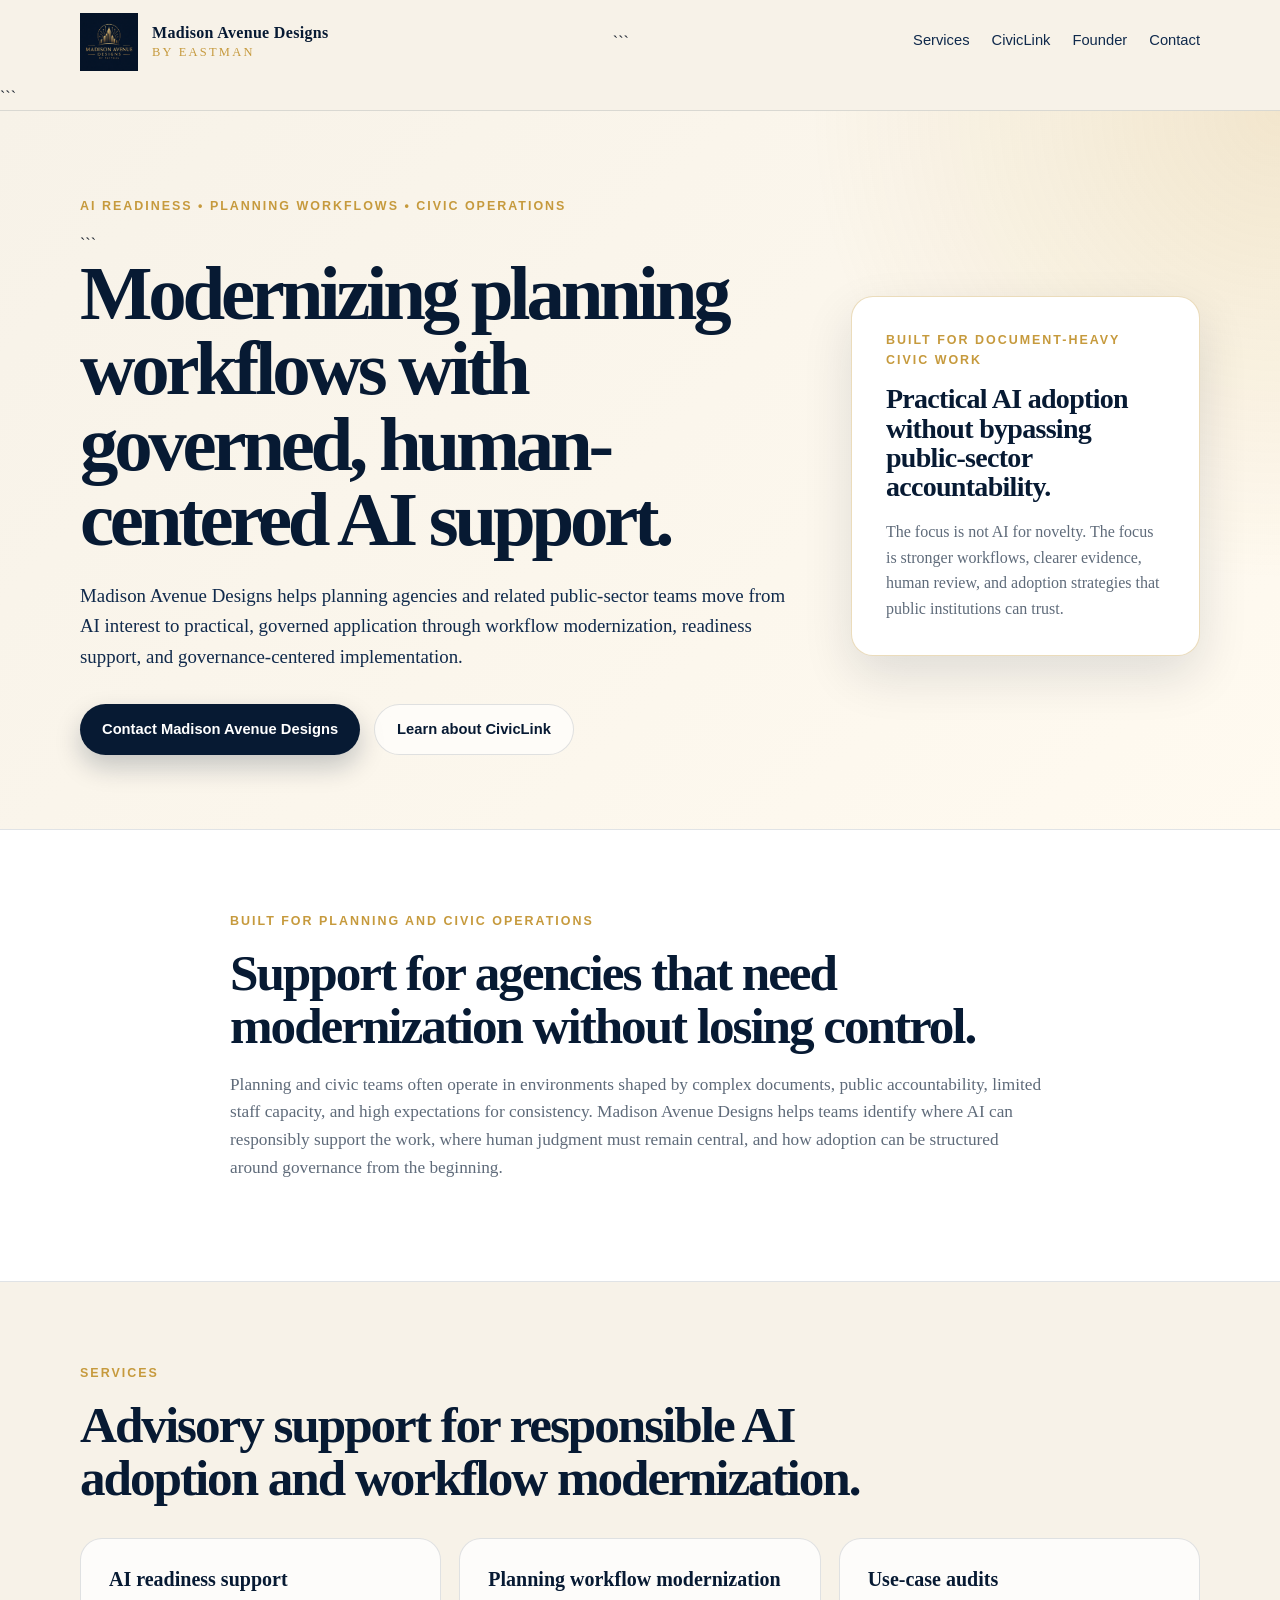
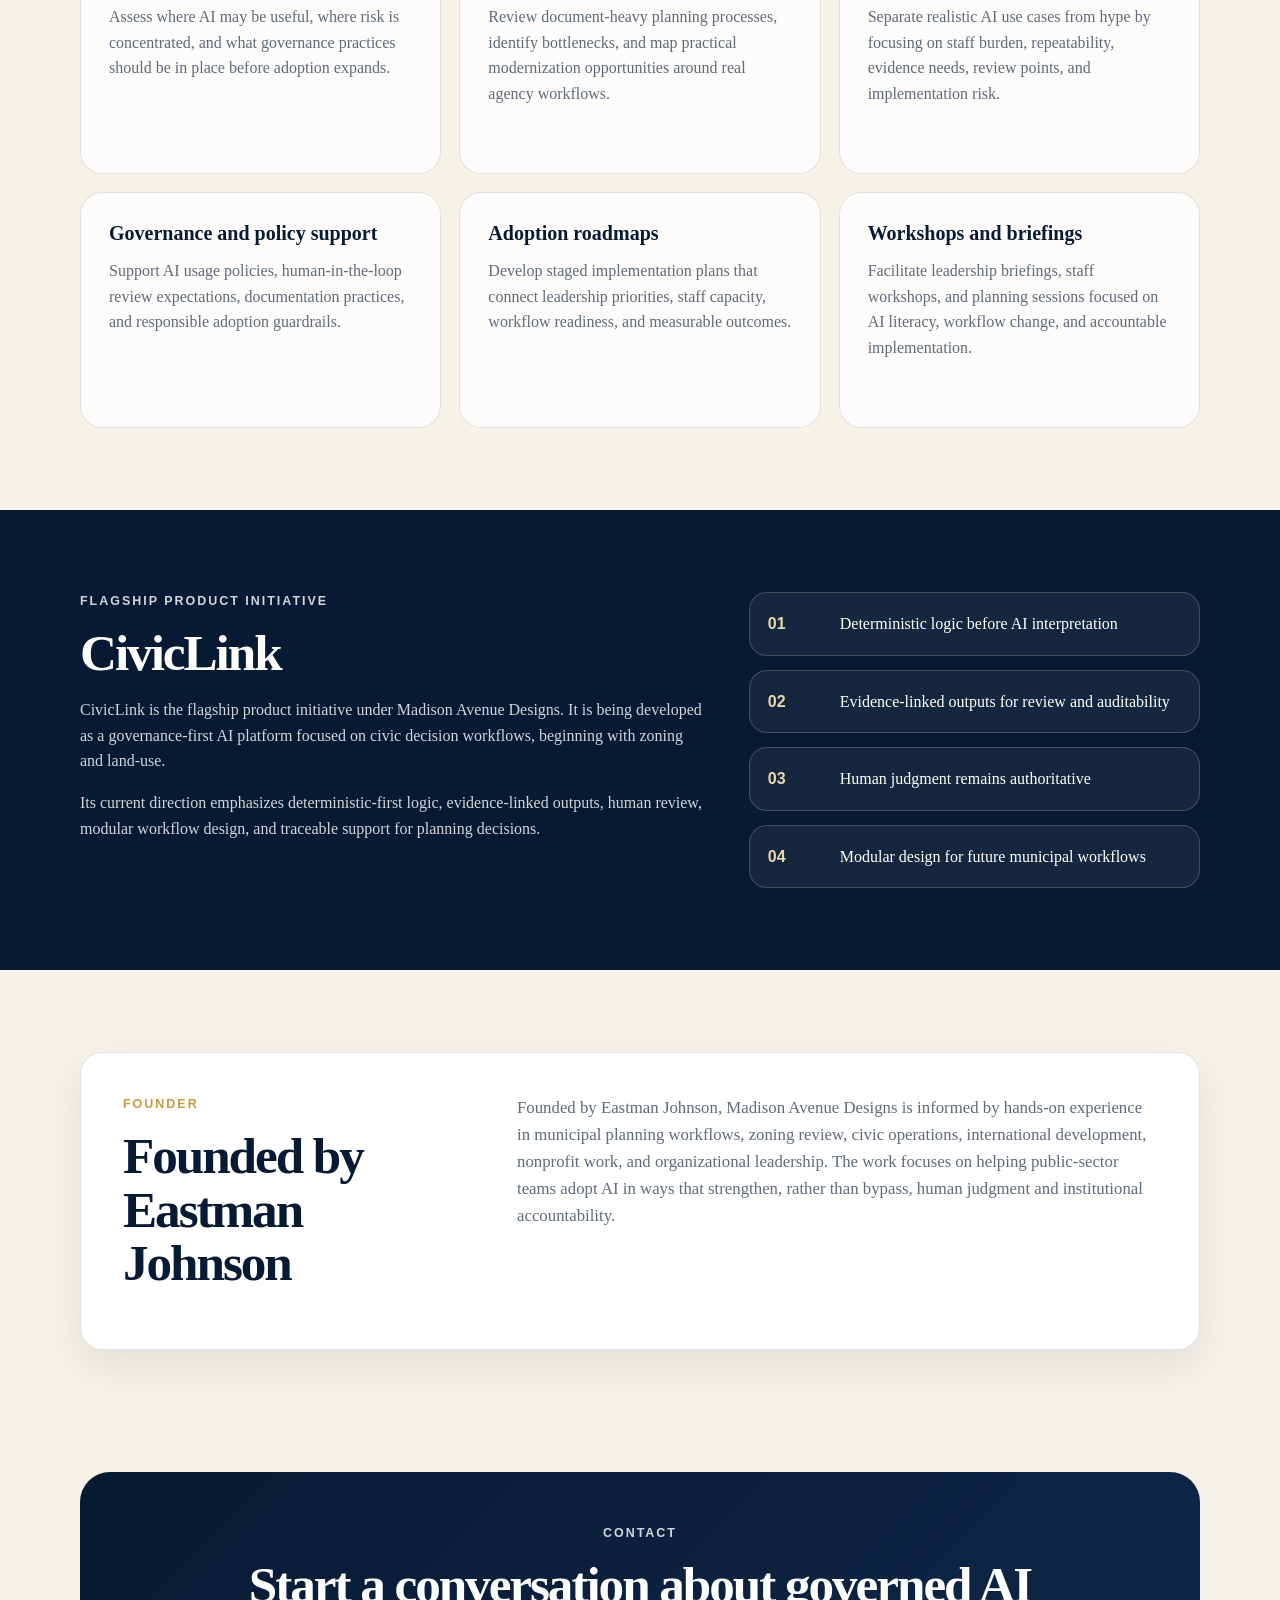
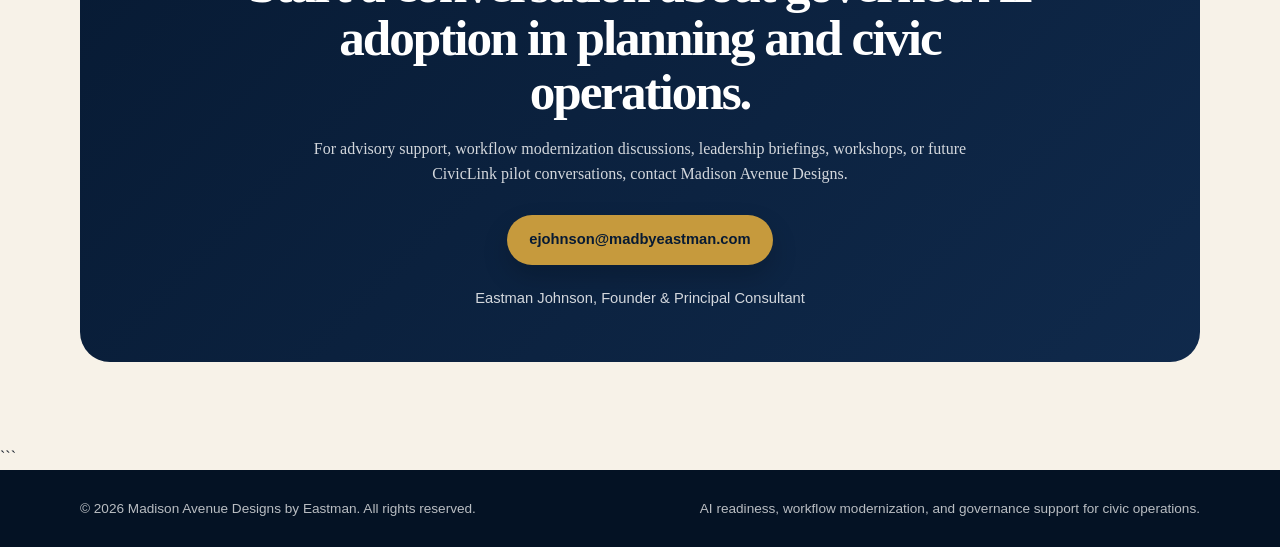
==== index.html @ 5c5b7211 "Repair project structure" ====
<!DOCTYPE html>

<html lang="en">
<head>
  <meta charset="UTF-8" />
  <meta name="viewport" content="width=device-width, initial-scale=1.0" />

  <title>Madison Avenue Designs | Governed AI for Planning Workflows</title>
  <meta
    name="description"
    content="Madison Avenue Designs helps planning agencies and public-sector teams move from AI interest to practical, governed application through workflow modernization, readiness support, and responsible adoption."
  />

  <link rel="stylesheet" href="styles.css" />
</head>

<body>
  <header class="site-header">
    <div class="container header-inner">
      <a href="#" class="brand" aria-label="Madison Avenue Designs home">
        <img src="images/logo.png" alt="Madison Avenue Designs logo" class="brand-logo" />
        <div class="brand-text">
          <span class="brand-name">Madison Avenue Designs</span>
          <span class="brand-subtitle">by Eastman</span>
        </div>
      </a>

```
  <nav class="site-nav" aria-label="Primary navigation">
    <a href="#services">Services</a>
    <a href="#civiclink">CivicLink</a>
    <a href="#founder">Founder</a>
    <a href="#contact">Contact</a>
  </nav>
</div>
```

  </header>

  <main>
    <section class="hero">
      <div class="container hero-grid">
        <div class="hero-content">
          <p class="eyebrow">AI readiness • planning workflows • civic operations</p>

```
      <h1>Modernizing planning workflows with governed, human-centered AI support.</h1>

      <p class="hero-copy">
        Madison Avenue Designs helps planning agencies and related public-sector teams move from AI interest
        to practical, governed application through workflow modernization, readiness support, and
        governance-centered implementation.
      </p>

      <div class="hero-actions">
        <a class="button button-primary" href="mailto:ejohnson@madbyeastman.com">
          Contact Madison Avenue Designs
        </a>
        <a class="button button-secondary" href="#civiclink">
          Learn about CivicLink
        </a>
      </div>
    </div>

    <aside class="hero-card" aria-label="Madison Avenue Designs focus areas">
      <p class="card-label">Built for document-heavy civic work</p>
      <h2>Practical AI adoption without bypassing public-sector accountability.</h2>
      <p>
        The focus is not AI for novelty. The focus is stronger workflows, clearer evidence,
        human review, and adoption strategies that public institutions can trust.
      </p>
    </aside>
  </div>
</section>

<section class="section intro-section">
  <div class="container narrow">
    <p class="section-kicker">Built for planning and civic operations</p>
    <h2>Support for agencies that need modernization without losing control.</h2>
    <p>
      Planning and civic teams often operate in environments shaped by complex documents,
      public accountability, limited staff capacity, and high expectations for consistency.
      Madison Avenue Designs helps teams identify where AI can responsibly support the work,
      where human judgment must remain central, and how adoption can be structured around
      governance from the beginning.
    </p>
  </div>
</section>

<section class="section services-section" id="services">
  <div class="container">
    <div class="section-heading">
      <p class="section-kicker">Services</p>
      <h2>Advisory support for responsible AI adoption and workflow modernization.</h2>
    </div>

    <div class="cards-grid">
      <article class="service-card">
        <h3>AI readiness support</h3>
        <p>
          Assess where AI may be useful, where risk is concentrated, and what governance
          practices should be in place before adoption expands.
        </p>
      </article>

      <article class="service-card">
        <h3>Planning workflow modernization</h3>
        <p>
          Review document-heavy planning processes, identify bottlenecks, and map practical
          modernization opportunities around real agency workflows.
        </p>
      </article>

      <article class="service-card">
        <h3>Use-case audits</h3>
        <p>
          Separate realistic AI use cases from hype by focusing on staff burden, repeatability,
          evidence needs, review points, and implementation risk.
        </p>
      </article>

      <article class="service-card">
        <h3>Governance and policy support</h3>
        <p>
          Support AI usage policies, human-in-the-loop review expectations, documentation
          practices, and responsible adoption guardrails.
        </p>
      </article>

      <article class="service-card">
        <h3>Adoption roadmaps</h3>
        <p>
          Develop staged implementation plans that connect leadership priorities, staff capacity,
          workflow readiness, and measurable outcomes.
        </p>
      </article>

      <article class="service-card">
        <h3>Workshops and briefings</h3>
        <p>
          Facilitate leadership briefings, staff workshops, and planning sessions focused on
          AI literacy, workflow change, and accountable implementation.
        </p>
      </article>
    </div>
  </div>
</section>

<section class="section civiclink-section" id="civiclink">
  <div class="container civiclink-panel">
    <div>
      <p class="section-kicker">Flagship product initiative</p>
      <h2>CivicLink</h2>
      <p>
        CivicLink is the flagship product initiative under Madison Avenue Designs. It is being
        developed as a governance-first AI platform focused on civic decision workflows,
        beginning with zoning and land-use.
      </p>
      <p>
        Its current direction emphasizes deterministic-first logic, evidence-linked outputs,
        human review, modular workflow design, and traceable support for planning decisions.
      </p>
    </div>

    <div class="principles-list" aria-label="CivicLink principles">
      <div>
        <span>01</span>
        <p>Deterministic logic before AI interpretation</p>
      </div>
      <div>
        <span>02</span>
        <p>Evidence-linked outputs for review and auditability</p>
      </div>
      <div>
        <span>03</span>
        <p>Human judgment remains authoritative</p>
      </div>
      <div>
        <span>04</span>
        <p>Modular design for future municipal workflows</p>
      </div>
    </div>
  </div>
</section>

<section class="section founder-section" id="founder">
  <div class="container founder-card">
    <div>
      <p class="section-kicker">Founder</p>
      <h2>Founded by Eastman Johnson</h2>
    </div>

    <p>
      Founded by Eastman Johnson, Madison Avenue Designs is informed by hands-on experience
      in municipal planning workflows, zoning review, civic operations, international development,
      nonprofit work, and organizational leadership. The work focuses on helping public-sector
      teams adopt AI in ways that strengthen, rather than bypass, human judgment and institutional
      accountability.
    </p>
  </div>
</section>

<section class="section contact-section" id="contact">
  <div class="container contact-panel">
    <p class="section-kicker">Contact</p>
    <h2>Start a conversation about governed AI adoption in planning and civic operations.</h2>
    <p>
      For advisory support, workflow modernization discussions, leadership briefings, workshops,
      or future CivicLink pilot conversations, contact Madison Avenue Designs.
    </p>

    <a class="button button-primary" href="mailto:ejohnson@madbyeastman.com">
      ejohnson@madbyeastman.com
    </a>

    <p class="contact-note">Eastman Johnson, Founder & Principal Consultant</p>
  </div>
</section>
```

  </main>

  <footer class="site-footer">
    <div class="container footer-inner">
      <p>&copy; 2026 Madison Avenue Designs by Eastman. All rights reserved.</p>
      <p>AI readiness, workflow modernization, and governance support for civic operations.</p>
    </div>
  </footer>
</body>
</html>
---- styles.css ----
:root {
  --navy: #071a33;
  --navy-soft: #102a4c;
  --gold: #c69a3d;
  --gold-soft: #ead8ad;
  --cream: #f7f2e8;
  --cream-deep: #eee4d0;
  --white: #ffffff;
  --text: #1d2530;
  --muted: #5f6b7a;
  --border: rgba(7, 26, 51, 0.12);
  --shadow: 0 20px 50px rgba(7, 26, 51, 0.12);
  --radius: 22px;
  --max-width: 1120px;
  }
  
  * {
    box-sizing: border-box;
    }
  
  html {
  scroll-behavior: smooth;
  }
  
  body {
  margin: 0;
  font-family: Georgia, "Times New Roman", serif;
  color: var(--text);
  background: var(--cream);
  line-height: 1.6;
  }
  
  img {
  max-width: 100%;
  display: block;
  }
  
  a {
  color: inherit;
  text-decoration: none;
  }
  
  .container {
  width: min(100% - 40px, var(--max-width));
  margin: 0 auto;
  }
  
  .narrow {
  max-width: 820px;
  }
  
  .site-header {
  position: sticky;
  top: 0;
  z-index: 10;
  background: rgba(247, 242, 232, 0.94);
  border-bottom: 1px solid var(--border);
  backdrop-filter: blur(12px);
  }
  
  .header-inner {
  min-height: 84px;
  display: flex;
  align-items: center;
  justify-content: space-between;
  gap: 24px;
  }
  
  .brand {
  display: flex;
  align-items: center;
  gap: 14px;
  }
  
  .brand-logo {
  width: 58px;
  height: 58px;
  object-fit: contain;
  }
  
  .brand-text {
  display: flex;
  flex-direction: column;
  line-height: 1.1;
  }
  
  .brand-name {
  font-size: 1rem;
  font-weight: 700;
  letter-spacing: 0.02em;
  color: var(--navy);
  }
  
  .brand-subtitle {
  margin-top: 4px;
  font-size: 0.78rem;
  letter-spacing: 0.18em;
  text-transform: uppercase;
  color: var(--gold);
  }
  
  .site-nav {
  display: flex;
  align-items: center;
  gap: 22px;
  font-family: Arial, Helvetica, sans-serif;
  font-size: 0.92rem;
  color: var(--navy-soft);
  }
  
  .site-nav a {
  padding: 8px 0;
  border-bottom: 2px solid transparent;
  }
  
  .site-nav a:hover,
  .site-nav a:focus {
  color: var(--navy);
  border-bottom-color: var(--gold);
  }
  
  .hero {
  padding: 86px 0 74px;
  background:
  radial-gradient(circle at top right, rgba(198, 154, 61, 0.18), transparent 32%),
  linear-gradient(135deg, var(--cream) 0%, #fffaf0 100%);
  }
  
  .hero-grid {
  display: grid;
  grid-template-columns: minmax(0, 1.35fr) minmax(300px, 0.65fr);
  gap: 46px;
  align-items: center;
  }
  
  .eyebrow,
  .section-kicker,
  .card-label {
  margin: 0 0 14px;
  font-family: Arial, Helvetica, sans-serif;
  font-size: 0.78rem;
  font-weight: 700;
  letter-spacing: 0.16em;
  text-transform: uppercase;
  color: var(--gold);
  }
  
  h1,
  h2,
  h3,
  p {
  margin-top: 0;
  }
  
  h1 {
  max-width: 820px;
  margin-bottom: 24px;
  font-size: clamp(2.55rem, 6vw, 5.25rem);
  line-height: 0.98;
  letter-spacing: -0.055em;
  color: var(--navy);
  }
  
  h2 {
  margin-bottom: 18px;
  font-size: clamp(2rem, 4vw, 3.25rem);
  line-height: 1.04;
  letter-spacing: -0.04em;
  color: var(--navy);
  }
  
  h3 {
  margin-bottom: 12px;
  font-size: 1.25rem;
  line-height: 1.25;
  color: var(--navy);
  }
  
  .hero-copy {
  max-width: 720px;
  margin-bottom: 32px;
  font-size: 1.18rem;
  color: var(--navy-soft);
  }
  
  .hero-actions {
  display: flex;
  flex-wrap: wrap;
  gap: 14px;
  }
  
  .button {
  display: inline-flex;
  align-items: center;
  justify-content: center;
  min-height: 48px;
  padding: 13px 22px;
  border-radius: 999px;
  font-family: Arial, Helvetica, sans-serif;
  font-size: 0.92rem;
  font-weight: 700;
  transition: transform 0.18s ease, box-shadow 0.18s ease, background 0.18s ease;
  }
  
  .button:hover,
  .button:focus {
  transform: translateY(-2px);
  }
  
  .button-primary {
  background: var(--navy);
  color: var(--white);
  box-shadow: 0 12px 26px rgba(7, 26, 51, 0.22);
  }
  
  .button-primary:hover,
  .button-primary:focus {
  background: var(--navy-soft);
  }
  
  .button-secondary {
  border: 1px solid var(--border);
  color: var(--navy);
  background: rgba(255, 255, 255, 0.62);
  }
  
  .hero-card {
  padding: 34px;
  border: 1px solid rgba(198, 154, 61, 0.35);
  border-radius: var(--radius);
  background: var(--white);
  box-shadow: var(--shadow);
  }
  
  .hero-card h2 {
  font-size: 1.75rem;
  letter-spacing: -0.025em;
  }
  
  .hero-card p:last-child {
  margin-bottom: 0;
  color: var(--muted);
  }
  
  .section {
  padding: 82px 0;
  }
  
  .intro-section {
  background: var(--white);
  border-top: 1px solid var(--border);
  border-bottom: 1px solid var(--border);
  }
  
  .intro-section p:last-child {
  font-size: 1.08rem;
  color: var(--muted);
  }
  
  .section-heading {
  max-width: 790px;
  margin-bottom: 34px;
  }
  
  .cards-grid {
  display: grid;
  grid-template-columns: repeat(3, minmax(0, 1fr));
  gap: 18px;
  }
  
  .service-card {
  min-height: 236px;
  padding: 28px;
  border: 1px solid var(--border);
  border-radius: var(--radius);
  background: rgba(255, 255, 255, 0.78);
  }
  
  .service-card p {
  margin-bottom: 0;
  color: var(--muted);
  }
  
  .civiclink-section {
  background: var(--navy);
  color: var(--white);
  }
  
  .civiclink-panel {
  display: grid;
  grid-template-columns: minmax(0, 1fr) minmax(280px, 0.72fr);
  gap: 42px;
  align-items: start;
  }
  
  .civiclink-section h2 {
  color: var(--white);
  }
  
  .civiclink-section p {
  color: rgba(255, 255, 255, 0.82);
  }
  
  .principles-list {
  display: grid;
  gap: 14px;
  }
  
  .principles-list div {
  display: grid;
  grid-template-columns: 54px 1fr;
  gap: 18px;
  align-items: start;
  padding: 18px;
  border: 1px solid rgba(234, 216, 173, 0.22);
  border-radius: 18px;
  background: rgba(255, 255, 255, 0.06);
  }
  
  .principles-list span {
  font-family: Arial, Helvetica, sans-serif;
  font-weight: 800;
  color: var(--gold-soft);
  }
  
  .principles-list p {
  margin-bottom: 0;
  color: var(--white);
  }
  
  .founder-section {
  background: var(--cream);
  }
  
  .founder-card {
  display: grid;
  grid-template-columns: 0.55fr 1fr;
  gap: 42px;
  padding: 42px;
  border: 1px solid var(--border);
  border-radius: var(--radius);
  background: var(--white);
  box-shadow: 0 16px 38px rgba(7, 26, 51, 0.08);
  }
  
  .founder-card p:last-child {
  margin-bottom: 0;
  color: var(--muted);
  font-size: 1.05rem;
  }
  
  .contact-section {
  padding-top: 40px;
  }
  
  .contact-panel {
  padding: 52px;
  border-radius: calc(var(--radius) + 8px);
  background:
  linear-gradient(135deg, rgba(7, 26, 51, 0.96), rgba(16, 42, 76, 0.96)),
  var(--navy);
  color: var(--white);
  text-align: center;
  }
  
  .contact-panel h2 {
  max-width: 820px;
  margin-left: auto;
  margin-right: auto;
  color: var(--white);
  }
  
  .contact-panel p {
  max-width: 720px;
  margin-left: auto;
  margin-right: auto;
  color: rgba(255, 255, 255, 0.82);
  }
  
  .contact-panel .button-primary {
  margin-top: 12px;
  background: var(--gold);
  color: var(--navy);
  box-shadow: 0 12px 26px rgba(0, 0, 0, 0.18);
  }
  
  .contact-panel .button-primary:hover,
  .contact-panel .button-primary:focus {
  background: var(--gold-soft);
  }
  
  .contact-note {
  margin-top: 22px;
  margin-bottom: 0;
  font-family: Arial, Helvetica, sans-serif;
  font-size: 0.92rem;
  }
  
  .site-footer {
  padding: 28px 0;
  background: #041224;
  color: rgba(255, 255, 255, 0.72);
  }
  
  .footer-inner {
  display: flex;
  justify-content: space-between;
  gap: 20px;
  font-family: Arial, Helvetica, sans-serif;
  font-size: 0.85rem;
  }
  
  .footer-inner p {
  margin-bottom: 0;
  }
  
  @media (max-width: 900px) {
  .header-inner {
  align-items: flex-start;
  flex-direction: column;
  padding: 18px 0;
  }
  
  .site-nav {
  flex-wrap: wrap;
  gap: 14px;
  }
  
  .hero {
  padding: 62px 0 58px;
  }
  
  .hero-grid,
  .civiclink-panel,
  .founder-card {
  grid-template-columns: 1fr;
  }
  
  .cards-grid {
  grid-template-columns: repeat(2, minmax(0, 1fr));
  }
  
  .footer-inner {
  flex-direction: column;
  }
  }
  
  @media (max-width: 640px) {
  .container {
  width: min(100% - 28px, var(--max-width));
  }
  
  .brand-logo {
  width: 50px;
  height: 50px;
  }
  
  .site-nav {
  font-size: 0.86rem;
  }
  
  h1 {
  font-size: clamp(2.35rem, 13vw, 3.55rem);
  }
  
  h2 {
  font-size: clamp(1.8rem, 9vw, 2.55rem);
  }
  
  .hero-card,
  .founder-card,
  .contact-panel {
  padding: 28px;
  }
  
  .cards-grid {
  grid-template-columns: 1fr;
  }
  
  .service-card {
  min-height: auto;
  }
  
  .button {
  width: 100%;
  }
  
  .principles-list div {
  grid-template-columns: 1fr;
  gap: 8px;
  }
  }
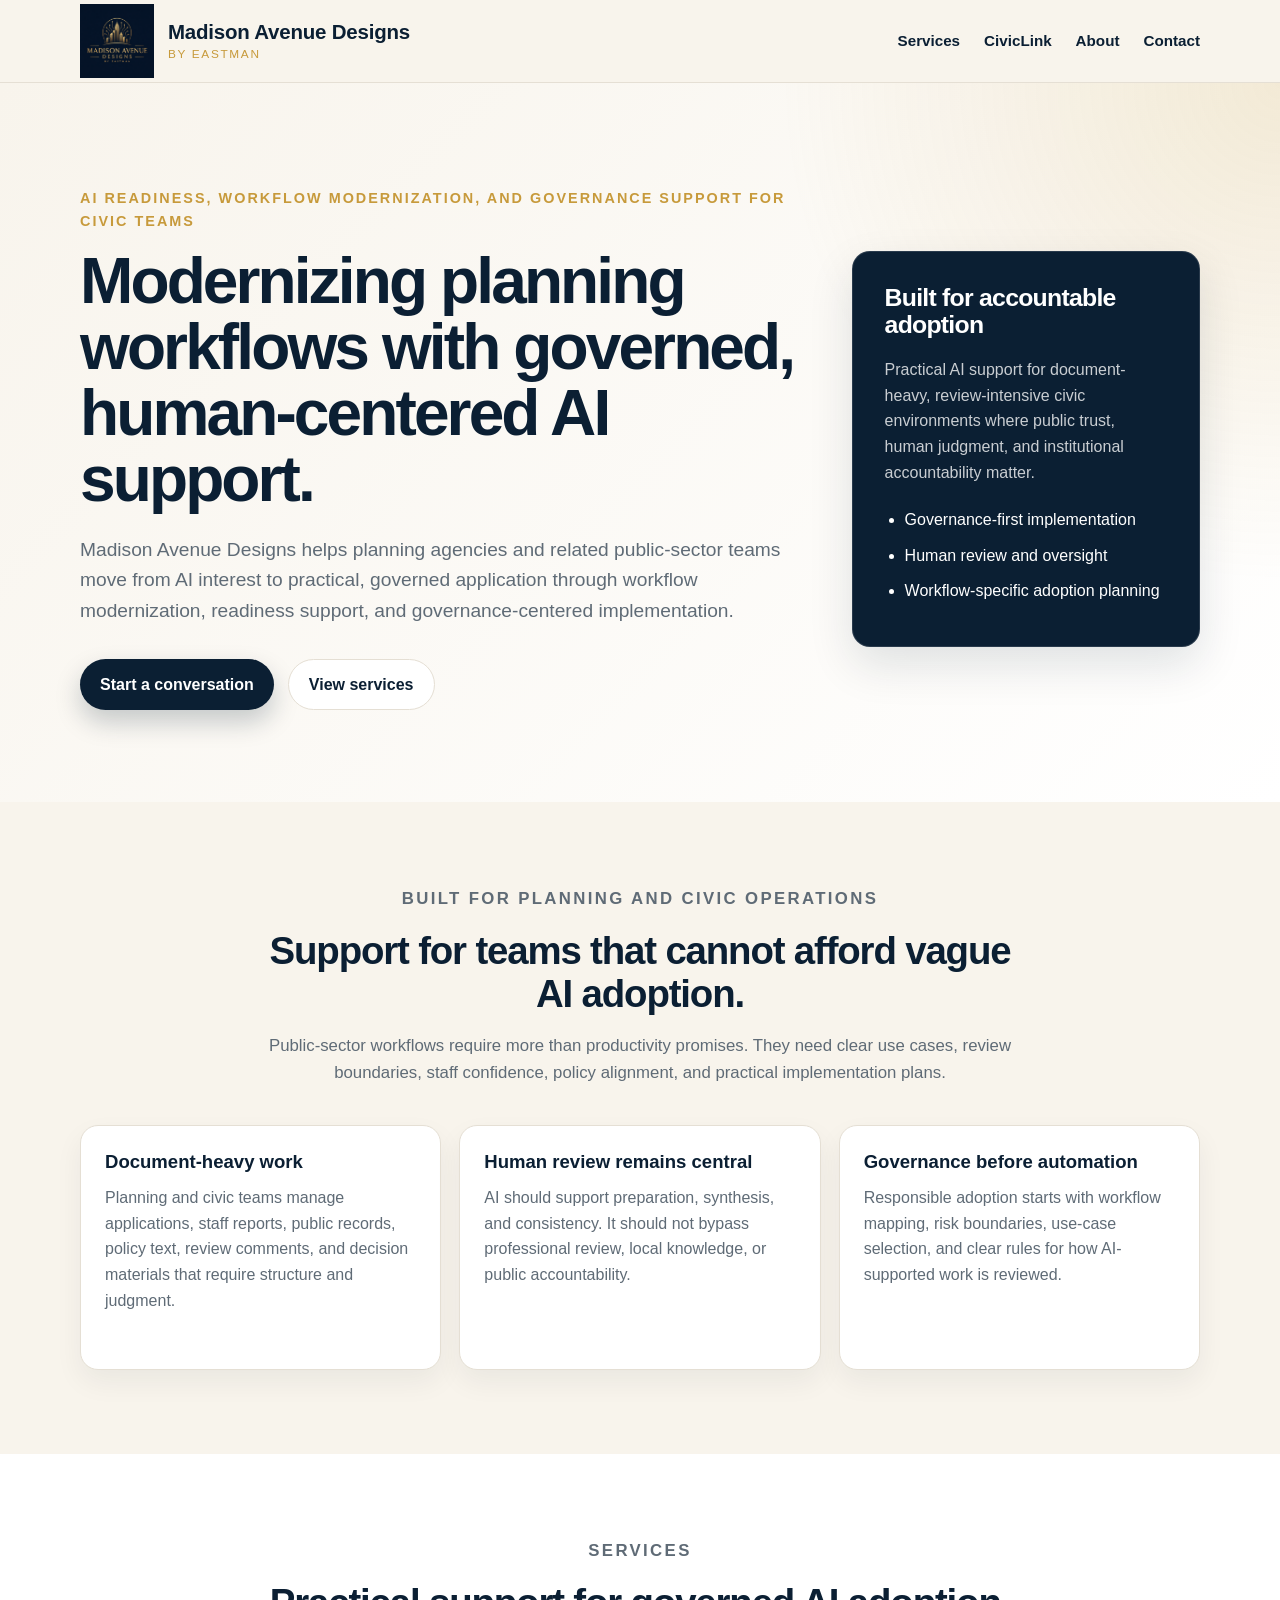
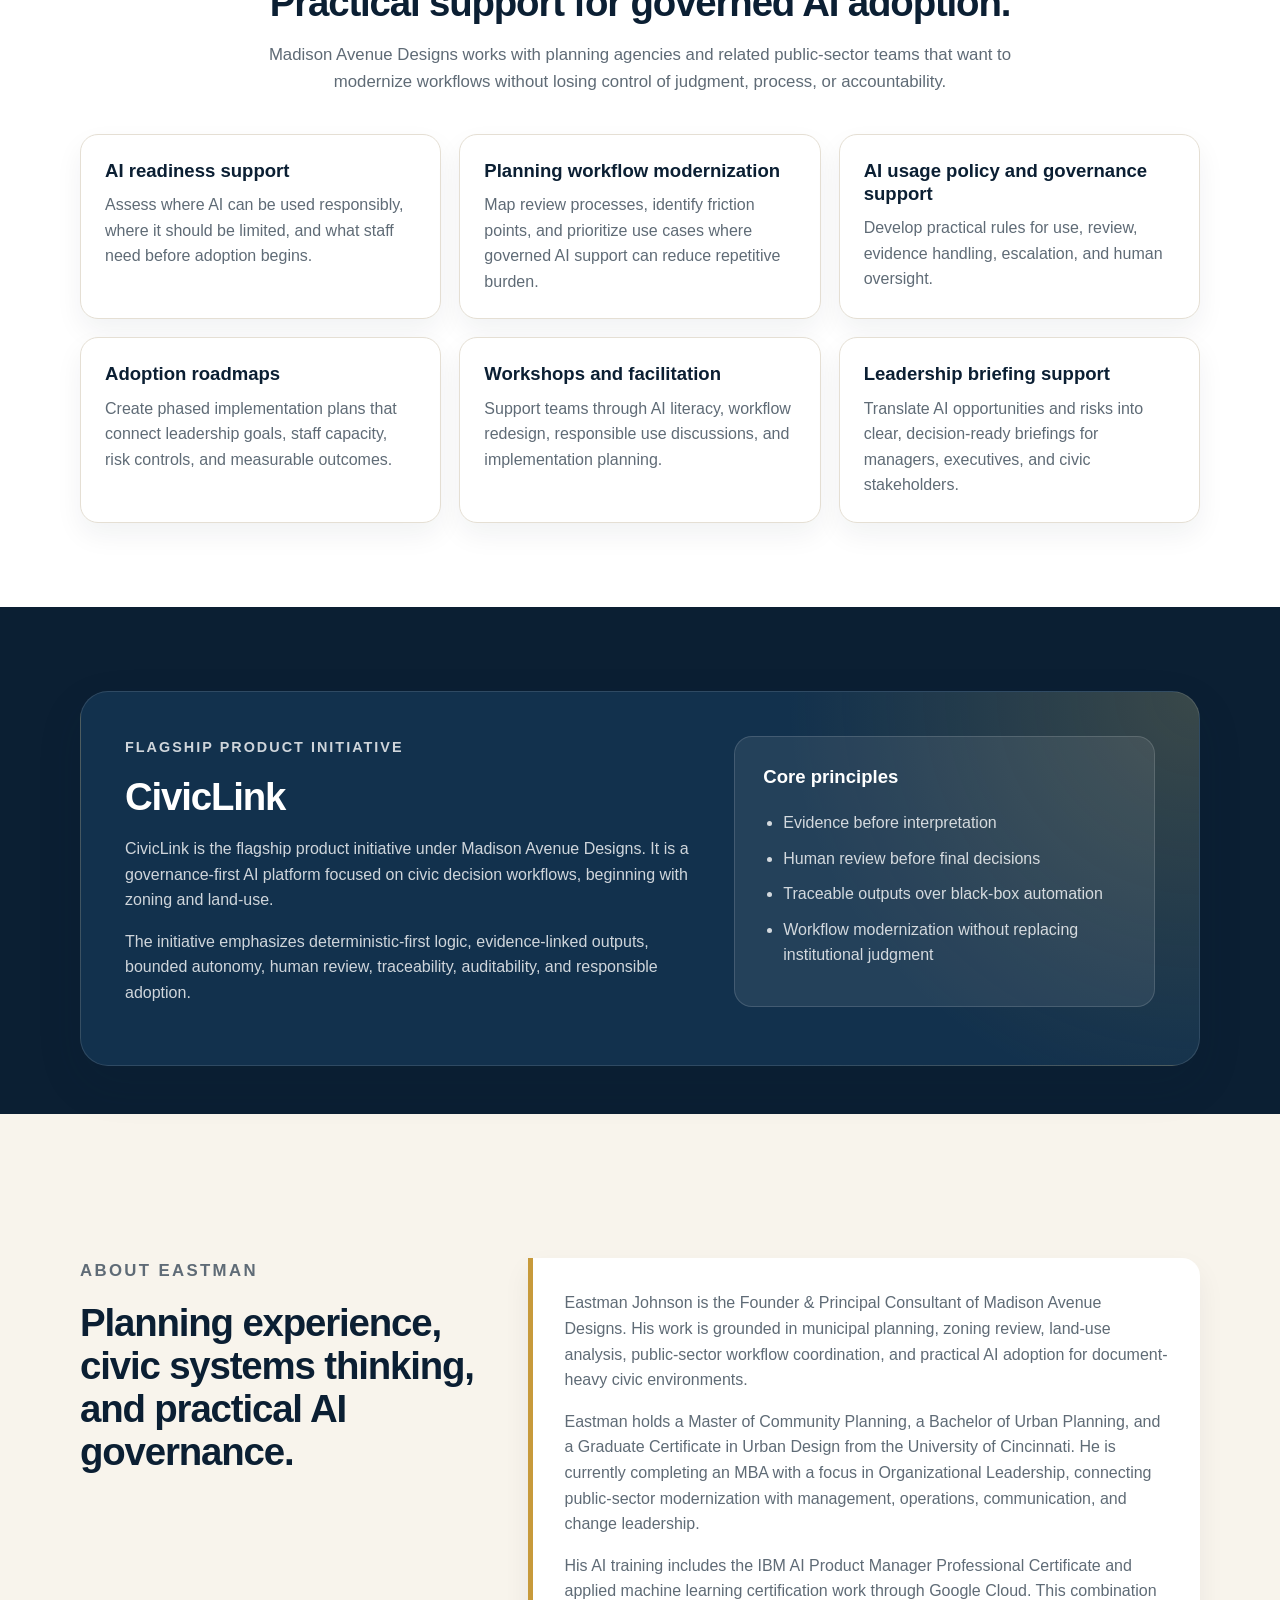
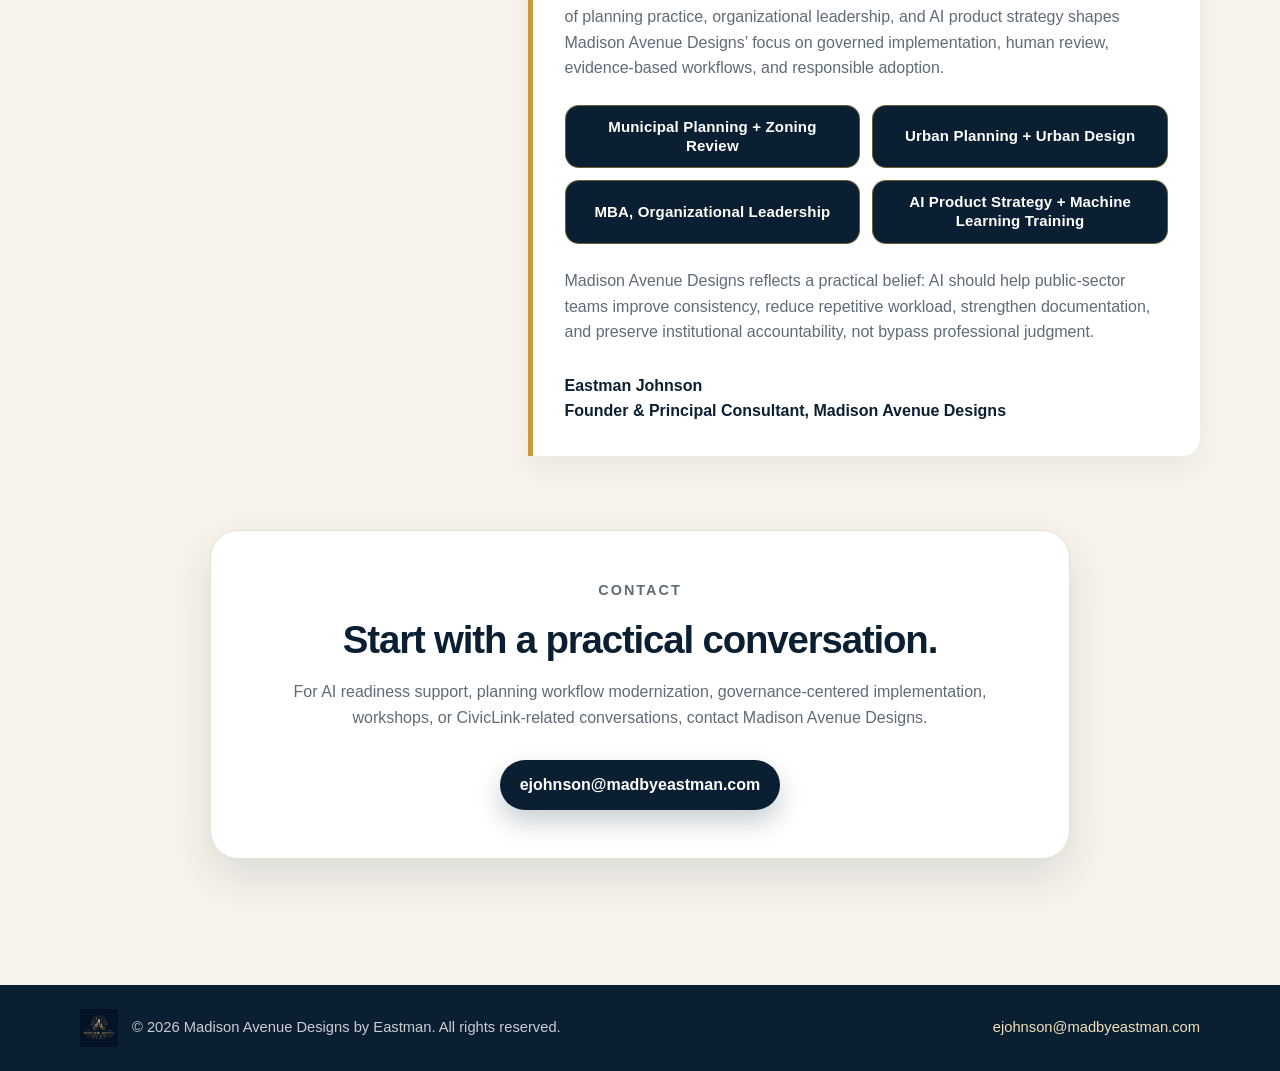
==== commit 0a7af50c: "Build Madison Avenue Designs landing page" ====
--- a/index.html
+++ b/index.html
@@ -1,23 +1,18 @@
 <!DOCTYPE html>
-
 <html lang="en">
 <head>
   <meta charset="UTF-8" />
   <meta name="viewport" content="width=device-width, initial-scale=1.0" />
-
+  <meta name="description" content="Madison Avenue Designs helps planning agencies and related public-sector teams move from AI interest to practical, governed application." />
   <title>Madison Avenue Designs | Governed AI for Planning Workflows</title>
-  <meta
-    name="description"
-    content="Madison Avenue Designs helps planning agencies and public-sector teams move from AI interest to practical, governed application through workflow modernization, readiness support, and responsible adoption."
-  />
-
+  <link rel="icon" type="image/png" href="images/logo.png" />
   <link rel="stylesheet" href="styles.css" />
 </head>
 
 <body>
   <header class="site-header">
     <div class="container header-inner">
-      <a href="#" class="brand" aria-label="Madison Avenue Designs home">
+      <a href="#top" class="brand" aria-label="Madison Avenue Designs home">
         <img src="images/logo.png" alt="Madison Avenue Designs logo" class="brand-logo" />
         <div class="brand-text">
           <span class="brand-name">Madison Avenue Designs</span>
@@ -25,206 +20,207 @@
         </div>
       </a>
 
-```
-  <nav class="site-nav" aria-label="Primary navigation">
-    <a href="#services">Services</a>
-    <a href="#civiclink">CivicLink</a>
-    <a href="#founder">Founder</a>
-    <a href="#contact">Contact</a>
-  </nav>
-</div>
-```
-
+      <nav class="site-nav" aria-label="Primary navigation">
+        <a href="#services">Services</a>
+        <a href="#civiclink">CivicLink</a>
+        <a href="#founder">About</a>
+        <a href="#contact">Contact</a>
+      </nav>
+    </div>
   </header>
 
-  <main>
-    <section class="hero">
+  <main id="top">
+    <section class="hero section">
       <div class="container hero-grid">
         <div class="hero-content">
-          <p class="eyebrow">AI readiness • planning workflows • civic operations</p>
-
-```
-      <h1>Modernizing planning workflows with governed, human-centered AI support.</h1>
-
-      <p class="hero-copy">
-        Madison Avenue Designs helps planning agencies and related public-sector teams move from AI interest
-        to practical, governed application through workflow modernization, readiness support, and
-        governance-centered implementation.
-      </p>
-
-      <div class="hero-actions">
-        <a class="button button-primary" href="mailto:ejohnson@madbyeastman.com">
-          Contact Madison Avenue Designs
-        </a>
-        <a class="button button-secondary" href="#civiclink">
-          Learn about CivicLink
-        </a>
-      </div>
+          <p class="eyebrow">AI readiness, workflow modernization, and governance support for civic teams</p>
+          <h1>Modernizing planning workflows with governed, human-centered AI support.</h1>
+          <p class="hero-subheadline">
+            Madison Avenue Designs helps planning agencies and related public-sector teams move from AI interest to practical, governed application through workflow modernization, readiness support, and governance-centered implementation.
+          </p>
+          <div class="hero-actions">
+            <a class="button primary-button" href="mailto:ejohnson@madbyeastman.com">Start a conversation</a>
+            <a class="button secondary-button" href="#services">View services</a>
+          </div>
+        </div>
+
+        <aside class="hero-card" aria-label="Business focus summary">
+          <h2>Built for accountable adoption</h2>
+          <p>
+            Practical AI support for document-heavy, review-intensive civic environments where public trust, human judgment, and institutional accountability matter.
+          </p>
+          <ul>
+            <li>Governance-first implementation</li>
+            <li>Human review and oversight</li>
+            <li>Workflow-specific adoption planning</li>
+          </ul>
+        </aside>
+      </div>
+    </section>
+
+    <section class="section civic-ops">
+      <div class="container">
+        <div class="section-heading">
+          <p class="eyebrow">Built for planning and civic operations</p>
+          <h2>Support for teams that cannot afford vague AI adoption.</h2>
+          <p>
+            Public-sector workflows require more than productivity promises. They need clear use cases, review boundaries, staff confidence, policy alignment, and practical implementation plans.
+          </p>
+        </div>
+
+        <div class="feature-grid">
+          <article class="feature-card">
+            <h3>Document-heavy work</h3>
+            <p>
+              Planning and civic teams manage applications, staff reports, public records, policy text, review comments, and decision materials that require structure and judgment.
+            </p>
+          </article>
+
+          <article class="feature-card">
+            <h3>Human review remains central</h3>
+            <p>
+              AI should support preparation, synthesis, and consistency. It should not bypass professional review, local knowledge, or public accountability.
+            </p>
+          </article>
+
+          <article class="feature-card">
+            <h3>Governance before automation</h3>
+            <p>
+              Responsible adoption starts with workflow mapping, risk boundaries, use-case selection, and clear rules for how AI-supported work is reviewed.
+            </p>
+          </article>
+        </div>
+      </div>
+    </section>
+
+    <section class="section services" id="services">
+      <div class="container">
+        <div class="section-heading">
+          <p class="eyebrow">Services</p>
+          <h2>Practical support for governed AI adoption.</h2>
+          <p>
+            Madison Avenue Designs works with planning agencies and related public-sector teams that want to modernize workflows without losing control of judgment, process, or accountability.
+          </p>
+        </div>
+
+        <div class="services-grid">
+          <article class="service-card">
+            <h3>AI readiness support</h3>
+            <p>Assess where AI can be used responsibly, where it should be limited, and what staff need before adoption begins.</p>
+          </article>
+
+          <article class="service-card">
+            <h3>Planning workflow modernization</h3>
+            <p>Map review processes, identify friction points, and prioritize use cases where governed AI support can reduce repetitive burden.</p>
+          </article>
+
+          <article class="service-card">
+            <h3>AI usage policy and governance support</h3>
+            <p>Develop practical rules for use, review, evidence handling, escalation, and human oversight.</p>
+          </article>
+
+          <article class="service-card">
+            <h3>Adoption roadmaps</h3>
+            <p>Create phased implementation plans that connect leadership goals, staff capacity, risk controls, and measurable outcomes.</p>
+          </article>
+
+          <article class="service-card">
+            <h3>Workshops and facilitation</h3>
+            <p>Support teams through AI literacy, workflow redesign, responsible use discussions, and implementation planning.</p>
+          </article>
+
+          <article class="service-card">
+            <h3>Leadership briefing support</h3>
+            <p>Translate AI opportunities and risks into clear, decision-ready briefings for managers, executives, and civic stakeholders.</p>
+          </article>
+        </div>
+      </div>
+    </section>
+
+    <section class="section civiclink" id="civiclink">
+      <div class="container civiclink-panel">
+        <div>
+          <p class="eyebrow">Flagship product initiative</p>
+          <h2>CivicLink</h2>
+          <p>
+            CivicLink is the flagship product initiative under Madison Avenue Designs. It is a governance-first AI platform focused on civic decision workflows, beginning with zoning and land-use.
+          </p>
+          <p>
+            The initiative emphasizes deterministic-first logic, evidence-linked outputs, bounded autonomy, human review, traceability, auditability, and responsible adoption.
+          </p>
+        </div>
+
+        <div class="principles-list">
+          <h3>Core principles</h3>
+          <ul>
+            <li>Evidence before interpretation</li>
+            <li>Human review before final decisions</li>
+            <li>Traceable outputs over black-box automation</li>
+            <li>Workflow modernization without replacing institutional judgment</li>
+          </ul>
+        </div>
+      </div>
+    </section>
+
+    <section class="section founder" id="founder">
+      <section class="section founder" id="founder">
+        <section class="section founder" id="founder">
+          <div class="container founder-grid">
+            <div class="section-heading align-left">
+              <p class="eyebrow">About Eastman</p>
+              <h2>Planning experience, civic systems thinking, and practical AI governance.</h2>
+            </div>
+        
+            <div class="founder-copy">
+              <p>
+                Eastman Johnson is the Founder &amp; Principal Consultant of Madison Avenue Designs. His work is grounded in municipal planning, zoning review, land-use analysis, public-sector workflow coordination, and practical AI adoption for document-heavy civic environments.
+              </p>
+              <p>
+                Eastman holds a Master of Community Planning, a Bachelor of Urban Planning, and a Graduate Certificate in Urban Design from the University of Cincinnati. He is currently completing an MBA with a focus in Organizational Leadership, connecting public-sector modernization with management, operations, communication, and change leadership.
+              </p>
+              <p>
+                His AI training includes the IBM AI Product Manager Professional Certificate and applied machine learning certification work through Google Cloud. This combination of planning practice, organizational leadership, and AI product strategy shapes Madison Avenue Designs’ focus on governed implementation, human review, evidence-based workflows, and responsible adoption.
+              </p>
+        
+              <div class="credibility-row" aria-label="Founder credibility highlights">
+                <span>Municipal Planning + Zoning Review</span>
+                <span>Urban Planning + Urban Design</span>
+                <span>MBA, Organizational Leadership</span>
+                <span>AI Product Strategy + Machine Learning Training</span>
+              </div>
+        
+              <p>
+                Madison Avenue Designs reflects a practical belief: AI should help public-sector teams improve consistency, reduce repetitive workload, strengthen documentation, and preserve institutional accountability, not bypass professional judgment.
+              </p>
+        
+              <p class="founder-title">
+                Eastman Johnson<br />
+                Founder &amp; Principal Consultant, Madison Avenue Designs
+              </p>
+            </div>
+          </div>
+        </section>
+
+    <section class="section contact" id="contact">
+      <div class="container contact-panel">
+        <p class="eyebrow">Contact</p>
+        <h2>Start with a practical conversation.</h2>
+        <p>
+          For AI readiness support, planning workflow modernization, governance-centered implementation, workshops, or CivicLink-related conversations, contact Madison Avenue Designs.
+        </p>
+        <a class="button primary-button" href="mailto:ejohnson@madbyeastman.com">ejohnson@madbyeastman.com</a>
+      </div>
+    </section>
+  </main>
+
+<footer class="site-footer">
+  <div class="container footer-inner">
+    <div class="footer-brand">
+      <img src="images/logo.png" alt="Madison Avenue Designs logo" class="footer-logo" />
+      <p>&copy; 2026 Madison Avenue Designs by Eastman. All rights reserved.</p>
     </div>
-
-    <aside class="hero-card" aria-label="Madison Avenue Designs focus areas">
-      <p class="card-label">Built for document-heavy civic work</p>
-      <h2>Practical AI adoption without bypassing public-sector accountability.</h2>
-      <p>
-        The focus is not AI for novelty. The focus is stronger workflows, clearer evidence,
-        human review, and adoption strategies that public institutions can trust.
-      </p>
-    </aside>
+    <a href="mailto:ejohnson@madbyeastman.com">ejohnson@madbyeastman.com</a>
   </div>
-</section>
-
-<section class="section intro-section">
-  <div class="container narrow">
-    <p class="section-kicker">Built for planning and civic operations</p>
-    <h2>Support for agencies that need modernization without losing control.</h2>
-    <p>
-      Planning and civic teams often operate in environments shaped by complex documents,
-      public accountability, limited staff capacity, and high expectations for consistency.
-      Madison Avenue Designs helps teams identify where AI can responsibly support the work,
-      where human judgment must remain central, and how adoption can be structured around
-      governance from the beginning.
-    </p>
-  </div>
-</section>
-
-<section class="section services-section" id="services">
-  <div class="container">
-    <div class="section-heading">
-      <p class="section-kicker">Services</p>
-      <h2>Advisory support for responsible AI adoption and workflow modernization.</h2>
-    </div>
-
-    <div class="cards-grid">
-      <article class="service-card">
-        <h3>AI readiness support</h3>
-        <p>
-          Assess where AI may be useful, where risk is concentrated, and what governance
-          practices should be in place before adoption expands.
-        </p>
-      </article>
-
-      <article class="service-card">
-        <h3>Planning workflow modernization</h3>
-        <p>
-          Review document-heavy planning processes, identify bottlenecks, and map practical
-          modernization opportunities around real agency workflows.
-        </p>
-      </article>
-
-      <article class="service-card">
-        <h3>Use-case audits</h3>
-        <p>
-          Separate realistic AI use cases from hype by focusing on staff burden, repeatability,
-          evidence needs, review points, and implementation risk.
-        </p>
-      </article>
-
-      <article class="service-card">
-        <h3>Governance and policy support</h3>
-        <p>
-          Support AI usage policies, human-in-the-loop review expectations, documentation
-          practices, and responsible adoption guardrails.
-        </p>
-      </article>
-
-      <article class="service-card">
-        <h3>Adoption roadmaps</h3>
-        <p>
-          Develop staged implementation plans that connect leadership priorities, staff capacity,
-          workflow readiness, and measurable outcomes.
-        </p>
-      </article>
-
-      <article class="service-card">
-        <h3>Workshops and briefings</h3>
-        <p>
-          Facilitate leadership briefings, staff workshops, and planning sessions focused on
-          AI literacy, workflow change, and accountable implementation.
-        </p>
-      </article>
-    </div>
-  </div>
-</section>
-
-<section class="section civiclink-section" id="civiclink">
-  <div class="container civiclink-panel">
-    <div>
-      <p class="section-kicker">Flagship product initiative</p>
-      <h2>CivicLink</h2>
-      <p>
-        CivicLink is the flagship product initiative under Madison Avenue Designs. It is being
-        developed as a governance-first AI platform focused on civic decision workflows,
-        beginning with zoning and land-use.
-      </p>
-      <p>
-        Its current direction emphasizes deterministic-first logic, evidence-linked outputs,
-        human review, modular workflow design, and traceable support for planning decisions.
-      </p>
-    </div>
-
-    <div class="principles-list" aria-label="CivicLink principles">
-      <div>
-        <span>01</span>
-        <p>Deterministic logic before AI interpretation</p>
-      </div>
-      <div>
-        <span>02</span>
-        <p>Evidence-linked outputs for review and auditability</p>
-      </div>
-      <div>
-        <span>03</span>
-        <p>Human judgment remains authoritative</p>
-      </div>
-      <div>
-        <span>04</span>
-        <p>Modular design for future municipal workflows</p>
-      </div>
-    </div>
-  </div>
-</section>
-
-<section class="section founder-section" id="founder">
-  <div class="container founder-card">
-    <div>
-      <p class="section-kicker">Founder</p>
-      <h2>Founded by Eastman Johnson</h2>
-    </div>
-
-    <p>
-      Founded by Eastman Johnson, Madison Avenue Designs is informed by hands-on experience
-      in municipal planning workflows, zoning review, civic operations, international development,
-      nonprofit work, and organizational leadership. The work focuses on helping public-sector
-      teams adopt AI in ways that strengthen, rather than bypass, human judgment and institutional
-      accountability.
-    </p>
-  </div>
-</section>
-
-<section class="section contact-section" id="contact">
-  <div class="container contact-panel">
-    <p class="section-kicker">Contact</p>
-    <h2>Start a conversation about governed AI adoption in planning and civic operations.</h2>
-    <p>
-      For advisory support, workflow modernization discussions, leadership briefings, workshops,
-      or future CivicLink pilot conversations, contact Madison Avenue Designs.
-    </p>
-
-    <a class="button button-primary" href="mailto:ejohnson@madbyeastman.com">
-      ejohnson@madbyeastman.com
-    </a>
-
-    <p class="contact-note">Eastman Johnson, Founder & Principal Consultant</p>
-  </div>
-</section>
-```
-
-  </main>
-
-  <footer class="site-footer">
-    <div class="container footer-inner">
-      <p>&copy; 2026 Madison Avenue Designs by Eastman. All rights reserved.</p>
-      <p>AI readiness, workflow modernization, and governance support for civic operations.</p>
-    </div>
-  </footer>
+</footer>
 </body>
 </html>
--- a/styles.css
+++ b/styles.css
@@ -1,493 +1,728 @@
 :root {
-  --navy: #071a33;
-  --navy-soft: #102a4c;
-  --gold: #c69a3d;
-  --gold-soft: #ead8ad;
-  --cream: #f7f2e8;
-  --cream-deep: #eee4d0;
+  --navy: #0b1f33;
+  --navy-soft: #12314d;
+  --gold: #c79a3b;
+  --gold-soft: #f0dfb8;
+  --cream: #f8f4ec;
   --white: #ffffff;
-  --text: #1d2530;
-  --muted: #5f6b7a;
-  --border: rgba(7, 26, 51, 0.12);
-  --shadow: 0 20px 50px rgba(7, 26, 51, 0.12);
-  --radius: 22px;
+  --ink: #1f2933;
+  --muted: #5f6b76;
+  --border: #e5dfd4;
+  --shadow: 0 18px 45px rgba(11, 31, 51, 0.12);
+  --radius: 18px;
   --max-width: 1120px;
-  }
-  
-  * {
-    box-sizing: border-box;
-    }
-  
-  html {
+}
+
+* {
+  box-sizing: border-box;
+}
+
+html {
   scroll-behavior: smooth;
-  }
-  
-  body {
+}
+
+body {
   margin: 0;
-  font-family: Georgia, "Times New Roman", serif;
-  color: var(--text);
+  font-family: Arial, Helvetica, sans-serif;
+  color: var(--ink);
   background: var(--cream);
   line-height: 1.6;
-  }
-  
-  img {
+}
+
+img {
   max-width: 100%;
   display: block;
-  }
-  
-  a {
+}
+
+a {
   color: inherit;
-  text-decoration: none;
-  }
-  
-  .container {
+}
+
+.container {
   width: min(100% - 40px, var(--max-width));
   margin: 0 auto;
-  }
-  
-  .narrow {
-  max-width: 820px;
-  }
-  
-  .site-header {
+}
+
+.section {
+  padding: 84px 0;
+}
+
+.site-header {
   position: sticky;
   top: 0;
   z-index: 10;
-  background: rgba(247, 242, 232, 0.94);
+  background: rgba(248, 244, 236, 0.96);
   border-bottom: 1px solid var(--border);
-  backdrop-filter: blur(12px);
-  }
-  
-  .header-inner {
-  min-height: 84px;
+  backdrop-filter: blur(10px);
+}
+
+.header-inner {
+  min-height: 82px;
   display: flex;
   align-items: center;
   justify-content: space-between;
-  gap: 24px;
-  }
-  
-  .brand {
+  gap: 28px;
+}
+
+.brand {
   display: flex;
   align-items: center;
   gap: 14px;
-  }
-  
-  .brand-logo {
-  width: 58px;
-  height: 58px;
+  text-decoration: none;
+}
+
+.brand-logo {
+  width: 74px;
+  height: 74px;
   object-fit: contain;
-  }
-  
-  .brand-text {
+}
+
+.brand-text {
   display: flex;
   flex-direction: column;
   line-height: 1.1;
-  }
-  
-  .brand-name {
-  font-size: 1rem;
+}
+
+.brand-name {
+  font-size: 1.05rem;
+  font-weight: 800;
+  color: var(--navy);
+  letter-spacing: 0.01em;
+}
+
+.brand-subtitle {
+  margin-top: 4px;
+  font-size: 0.82rem;
+  color: var(--gold);
+  font-weight: 500;
+  letter-spacing: 0.12em;
+  text-transform: uppercase;
+}
+
+.site-nav {
+  display: flex;
+  align-items: center;
+  gap: 24px;
+  font-size: 0.95rem;
   font-weight: 700;
-  letter-spacing: 0.02em;
+}
+
+.site-nav a {
+  text-decoration: none;
   color: var(--navy);
-  }
-  
-  .brand-subtitle {
-  margin-top: 4px;
-  font-size: 0.78rem;
-  letter-spacing: 0.18em;
-  text-transform: uppercase;
+}
+
+.site-nav a:hover {
   color: var(--gold);
-  }
-  
-  .site-nav {
-  display: flex;
-  align-items: center;
-  gap: 22px;
-  font-family: Arial, Helvetica, sans-serif;
-  font-size: 0.92rem;
-  color: var(--navy-soft);
-  }
-  
-  .site-nav a {
-  padding: 8px 0;
-  border-bottom: 2px solid transparent;
-  }
-  
-  .site-nav a:hover,
-  .site-nav a:focus {
-  color: var(--navy);
-  border-bottom-color: var(--gold);
-  }
-  
-  .hero {
-  padding: 86px 0 74px;
+}
+
+.hero {
+  padding: 104px 0 92px;
   background:
-  radial-gradient(circle at top right, rgba(198, 154, 61, 0.18), transparent 32%),
-  linear-gradient(135deg, var(--cream) 0%, #fffaf0 100%);
-  }
-  
-  .hero-grid {
+    radial-gradient(circle at top right, rgba(199, 154, 59, 0.18), transparent 34%),
+    linear-gradient(135deg, var(--cream) 0%, #ffffff 100%);
+}
+
+.hero-grid {
   display: grid;
   grid-template-columns: minmax(0, 1.35fr) minmax(300px, 0.65fr);
-  gap: 46px;
-  align-items: center;
-  }
-  
-  .eyebrow,
-  .section-kicker,
-  .card-label {
-  margin: 0 0 14px;
-  font-family: Arial, Helvetica, sans-serif;
-  font-size: 0.78rem;
-  font-weight: 700;
-  letter-spacing: 0.16em;
+  align-items: center;
+  gap: 48px;
+}
+
+.eyebrow {
+  margin: 0 0 16px;
+  color: var(--gold);
+  font-size: 0.9rem;
+  font-weight: 900;
+  letter-spacing: 0.14em;
   text-transform: uppercase;
-  color: var(--gold);
-  }
-  
-  h1,
-  h2,
-  h3,
-  p {
+}
+
+h1,
+h2,
+h3,
+p {
   margin-top: 0;
-  }
-  
-  h1 {
+}
+
+h1 {
+  margin-bottom: 22px;
   max-width: 820px;
-  margin-bottom: 24px;
-  font-size: clamp(2.55rem, 6vw, 5.25rem);
-  line-height: 0.98;
-  letter-spacing: -0.055em;
   color: var(--navy);
-  }
-  
-  h2 {
+  font-size: clamp(2.35rem, 5vw, 4.6rem);
+  line-height: 1.03;
+  letter-spacing: -0.045em;
+}
+
+h2 {
   margin-bottom: 18px;
-  font-size: clamp(2rem, 4vw, 3.25rem);
-  line-height: 1.04;
-  letter-spacing: -0.04em;
   color: var(--navy);
-  }
-  
-  h3 {
+  font-size: clamp(1.9rem, 3vw, 3rem);
+  line-height: 1.12;
+  letter-spacing: -0.03em;
+}
+
+h3 {
   margin-bottom: 12px;
-  font-size: 1.25rem;
+  color: var(--navy);
+  font-size: 1.16rem;
   line-height: 1.25;
-  color: var(--navy);
-  }
-  
-  .hero-copy {
-  max-width: 720px;
-  margin-bottom: 32px;
-  font-size: 1.18rem;
-  color: var(--navy-soft);
-  }
-  
-  .hero-actions {
+}
+
+.hero-subheadline {
+  max-width: 760px;
+  color: var(--muted);
+  font-size: 1.2rem;
+}
+
+.hero-actions {
   display: flex;
   flex-wrap: wrap;
   gap: 14px;
-  }
-  
-  .button {
+  margin-top: 32px;
+}
+
+.button {
   display: inline-flex;
   align-items: center;
   justify-content: center;
   min-height: 48px;
-  padding: 13px 22px;
+  padding: 12px 20px;
   border-radius: 999px;
-  font-family: Arial, Helvetica, sans-serif;
-  font-size: 0.92rem;
-  font-weight: 700;
-  transition: transform 0.18s ease, box-shadow 0.18s ease, background 0.18s ease;
-  }
-  
-  .button:hover,
-  .button:focus {
+  font-weight: 800;
+  text-decoration: none;
+  transition: transform 0.2s ease, box-shadow 0.2s ease, background 0.2s ease;
+}
+
+.button:hover {
   transform: translateY(-2px);
-  }
-  
-  .button-primary {
+}
+
+.primary-button {
+  color: var(--white);
+  background: var(--navy);
+  box-shadow: 0 12px 26px rgba(11, 31, 51, 0.22);
+}
+
+.primary-button:hover {
+  background: var(--navy-soft);
+}
+
+.secondary-button {
+  color: var(--navy);
+  background: var(--white);
+  border: 1px solid var(--border);
+}
+
+.secondary-button:hover {
+  box-shadow: var(--shadow);
+}
+
+.hero-card {
+  padding: 32px;
+  border-radius: var(--radius);
   background: var(--navy);
   color: var(--white);
-  box-shadow: 0 12px 26px rgba(7, 26, 51, 0.22);
-  }
-  
-  .button-primary:hover,
-  .button-primary:focus {
-  background: var(--navy-soft);
-  }
-  
-  .button-secondary {
-  border: 1px solid var(--border);
-  color: var(--navy);
-  background: rgba(255, 255, 255, 0.62);
-  }
-  
-  .hero-card {
-  padding: 34px;
-  border: 1px solid rgba(198, 154, 61, 0.35);
-  border-radius: var(--radius);
-  background: var(--white);
   box-shadow: var(--shadow);
-  }
-  
-  .hero-card h2 {
-  font-size: 1.75rem;
-  letter-spacing: -0.025em;
-  }
-  
-  .hero-card p:last-child {
-  margin-bottom: 0;
+  border: 1px solid rgba(255, 255, 255, 0.12);
+}
+
+.hero-card h2 {
+  color: var(--white);
+  font-size: 1.55rem;
+}
+
+.hero-card p {
+  color: rgba(255, 255, 255, 0.78);
+}
+
+.hero-card ul,
+.principles-list ul {
+  padding-left: 20px;
+  margin: 22px 0 0;
+}
+
+.hero-card li,
+.principles-list li {
+  margin-bottom: 10px;
+}
+
+.section-heading {
+  max-width: 760px;
+  margin: 0 auto 38px;
+  text-align: center;
+}
+
+.section-heading p {
   color: var(--muted);
-  }
-  
-  .section {
-  padding: 82px 0;
-  }
-  
-  .intro-section {
-  background: var(--white);
-  border-top: 1px solid var(--border);
-  border-bottom: 1px solid var(--border);
-  }
-  
-  .intro-section p:last-child {
-  font-size: 1.08rem;
-  color: var(--muted);
-  }
-  
-  .section-heading {
-  max-width: 790px;
-  margin-bottom: 34px;
-  }
-  
-  .cards-grid {
+  font-size: 1.05rem;
+}
+
+.align-left {
+  margin: 0;
+  text-align: left;
+}
+
+.feature-grid,
+.services-grid {
   display: grid;
   grid-template-columns: repeat(3, minmax(0, 1fr));
   gap: 18px;
-  }
-  
-  .service-card {
-  min-height: 236px;
-  padding: 28px;
-  border: 1px solid var(--border);
-  border-radius: var(--radius);
-  background: rgba(255, 255, 255, 0.78);
-  }
-  
-  .service-card p {
-  margin-bottom: 0;
-  color: var(--muted);
-  }
-  
-  .civiclink-section {
-  background: var(--navy);
-  color: var(--white);
-  }
-  
-  .civiclink-panel {
-  display: grid;
-  grid-template-columns: minmax(0, 1fr) minmax(280px, 0.72fr);
-  gap: 42px;
   align-items: start;
-  }
-  
-  .civiclink-section h2 {
-  color: var(--white);
-  }
-  
-  .civiclink-section p {
-  color: rgba(255, 255, 255, 0.82);
-  }
-  
-  .principles-list {
-  display: grid;
-  gap: 14px;
-  }
-  
-  .principles-list div {
-  display: grid;
-  grid-template-columns: 54px 1fr;
-  gap: 18px;
-  align-items: start;
-  padding: 18px;
-  border: 1px solid rgba(234, 216, 173, 0.22);
-  border-radius: 18px;
-  background: rgba(255, 255, 255, 0.06);
-  }
-  
-  .principles-list span {
-  font-family: Arial, Helvetica, sans-serif;
-  font-weight: 800;
-  color: var(--gold-soft);
-  }
-  
-  .principles-list p {
-  margin-bottom: 0;
-  color: var(--white);
-  }
-  
-  .founder-section {
-  background: var(--cream);
-  }
-  
-  .founder-card {
-  display: grid;
-  grid-template-columns: 0.55fr 1fr;
-  gap: 42px;
-  padding: 42px;
-  border: 1px solid var(--border);
+}
+
+.feature-grid {
+  grid-template-columns: repeat(3, 1fr);
+}
+
+.services-grid {
+  grid-template-columns: repeat(3, 1fr);
+}
+
+.feature-card,
+.service-card {
+  padding: 24px;
   border-radius: var(--radius);
   background: var(--white);
-  box-shadow: 0 16px 38px rgba(7, 26, 51, 0.08);
-  }
-  
-  .founder-card p:last-child {
+  border: 1px solid var(--border);
+  box-shadow: 0 12px 28px rgba(11, 31, 51, 0.06);
+  height: auto;
+  min-height: 0;
+}
+
+.feature-card p,
+.service-card p,
+.founder-copy p,
+.contact-panel p,
+.civiclink-panel p {
+  color: var(--muted);
+}
+
+.services {
+  background: #ffffff;
+}
+
+.civiclink {
+  background: var(--navy);
+}
+
+.civiclink-panel {
+  display: grid;
+  grid-template-columns: minmax(0, 1.15fr) minmax(280px, 0.85fr);
+  gap: 40px;
+  align-items: start;
+  padding: 44px;
+  border-radius: 28px;
+  background:
+    radial-gradient(circle at top right, rgba(199, 154, 59, 0.22), transparent 35%),
+    var(--navy-soft);
+  color: var(--white);
+  border: 1px solid rgba(255, 255, 255, 0.12);
+  box-shadow: var(--shadow);
+}
+
+.civiclink-panel h2,
+.civiclink-panel h3 {
+  color: var(--white);
+}
+
+.civiclink-panel p,
+.principles-list li {
+  color: rgba(255, 255, 255, 0.8);
+}
+
+.principles-list {
+  padding: 28px;
+  border-radius: var(--radius);
+  background: rgba(255, 255, 255, 0.08);
+  border: 1px solid rgba(255, 255, 255, 0.14);
+}
+
+.founder-grid {
+  display: grid;
+  grid-template-columns: 0.75fr 1.25fr;
+  gap: 44px;
+  align-items: start;
+}
+
+.founder-copy {
+  padding: 32px;
+  border-left: 5px solid var(--gold);
+  background: var(--white);
+  border-radius: 0 var(--radius) var(--radius) 0;
+  box-shadow: 0 12px 28px rgba(11, 31, 51, 0.06);
+}
+
+.founder-title {
   margin-bottom: 0;
-  color: var(--muted);
-  font-size: 1.05rem;
-  }
-  
-  .contact-section {
+  padding-top: 12px;
+  color: var(--navy) !important;
+  font-weight: 800;
+}
+
+.contact {
   padding-top: 40px;
-  }
-  
-  .contact-panel {
-  padding: 52px;
-  border-radius: calc(var(--radius) + 8px);
-  background:
-  linear-gradient(135deg, rgba(7, 26, 51, 0.96), rgba(16, 42, 76, 0.96)),
-  var(--navy);
-  color: var(--white);
+}
+
+.contact-panel {
+  max-width: 860px;
+  padding: 48px;
+  margin: 0 auto;
   text-align: center;
-  }
-  
-  .contact-panel h2 {
-  max-width: 820px;
-  margin-left: auto;
-  margin-right: auto;
-  color: var(--white);
-  }
-  
-  .contact-panel p {
-  max-width: 720px;
-  margin-left: auto;
-  margin-right: auto;
-  color: rgba(255, 255, 255, 0.82);
-  }
-  
-  .contact-panel .button-primary {
-  margin-top: 12px;
-  background: var(--gold);
-  color: var(--navy);
-  box-shadow: 0 12px 26px rgba(0, 0, 0, 0.18);
-  }
-  
-  .contact-panel .button-primary:hover,
-  .contact-panel .button-primary:focus {
-  background: var(--gold-soft);
-  }
-  
-  .contact-note {
-  margin-top: 22px;
-  margin-bottom: 0;
-  font-family: Arial, Helvetica, sans-serif;
-  font-size: 0.92rem;
-  }
-  
-  .site-footer {
+  border-radius: 28px;
+  background: var(--white);
+  border: 1px solid var(--border);
+  box-shadow: var(--shadow);
+}
+
+.contact-panel .button {
+  margin-top: 14px;
+}
+
+.site-footer {
   padding: 28px 0;
-  background: #041224;
-  color: rgba(255, 255, 255, 0.72);
-  }
-  
-  .footer-inner {
+  color: rgba(255, 255, 255, 0.78);
+  background: var(--navy);
+}
+
+.footer-inner {
   display: flex;
   justify-content: space-between;
   gap: 20px;
-  font-family: Arial, Helvetica, sans-serif;
-  font-size: 0.85rem;
-  }
-  
-  .footer-inner p {
+  font-size: 0.92rem;
+}
+
+.footer-inner p {
   margin-bottom: 0;
-  }
-  
-  @media (max-width: 900px) {
+}
+
+.footer-inner a {
+  color: var(--gold-soft);
+  text-decoration: none;
+}
+
+.footer-inner a:hover {
+  text-decoration: underline;
+}
+
+@media (max-width: 900px) {
+  .header-inner,
+  .footer-inner {
+    flex-direction: column;
+    align-items: flex-start;
+  }
+
   .header-inner {
-  align-items: flex-start;
-  flex-direction: column;
-  padding: 18px 0;
-  }
-  
+    padding: 16px 0;
+  }
+
   .site-nav {
-  flex-wrap: wrap;
-  gap: 14px;
-  }
-  
-  .hero {
-  padding: 62px 0 58px;
-  }
-  
+    flex-wrap: wrap;
+    gap: 14px 20px;
+  }
+
   .hero-grid,
   .civiclink-panel,
-  .founder-card {
-  grid-template-columns: 1fr;
-  }
-  
-  .cards-grid {
+  .founder-grid {
+    grid-template-columns: 1fr;
+  }
+
+  .feature-grid,
+  .services-grid {
+    grid-template-columns: 1fr;
+  }
+
+  .hero {
+    padding-top: 74px;
+  }
+
+  .section {
+    padding: 64px 0;
+  }
+}
+
+@media (max-width: 560px) {
+  .container {
+    width: min(100% - 28px, var(--max-width));
+  }
+
+  .brand-logo {
+    width: 60px;
+    height: 60px;
+  }
+
+  .brand-name {
+    font-size: 0.98rem;
+  }
+
+  .site-nav {
+    font-size: 0.9rem;
+  }
+
+  .hero-card,
+  .feature-card,
+  .service-card,
+  .civiclink-panel,
+  .founder-copy,
+  .contact-panel {
+    padding: 24px;
+  }
+
+  .hero-actions {
+    flex-direction: column;
+  }
+
+  .button {
+    width: 100%;
+  }
+}
+
+.service-card p {
+  margin-bottom: 0;
+}
+
+.service-card h3 {
+  margin-bottom: 10px;
+}
+
+@media (max-width: 900px) {
+  .services-grid {
+    grid-template-columns: 1fr;
+  }
+}
+
+/* Phase 4C polish fixes */
+
+.credibility-row {
+  display: grid;
   grid-template-columns: repeat(2, minmax(0, 1fr));
-  }
-  
+  gap: 12px;
+  margin: 24px 0;
+}
+
+.credibility-row span {
+  display: flex;
+  align-items: center;
+  min-height: 56px;
+  padding: 12px 16px;
+  border-radius: 14px;
+  color: var(--navy);
+  background: var(--cream);
+  border: 1px solid var(--border);
+  font-size: 0.94rem;
+  font-weight: 800;
+  line-height: 1.25;
+}
+
+/* Keep the planning/civic operations cards visually consistent */
+.feature-grid {
+  align-items: stretch;
+}
+
+.feature-card {
+  height: 100%;
+  min-height: 245px;
+  display: flex;
+  flex-direction: column;
+  justify-content: flex-start;
+}
+
+/* Keep service cards compact but consistent */
+.services-grid {
+  align-items: stretch;
+}
+
+.service-card {
+  height: 100%;
+  min-height: 170px;
+  display: flex;
+  flex-direction: column;
+  justify-content: flex-start;
+}
+
+.service-card p,
+.feature-card p {
+  margin-bottom: 0;
+}
+
+/* Footer logo polish */
+.footer-brand {
+  display: flex;
+  align-items: center;
+  gap: 14px;
+}
+
+.footer-logo {
+  width: 42px;
+  height: 42px;
+  object-fit: contain;
+}
+
+@media (max-width: 900px) {
+  .feature-card,
+  .service-card {
+    min-height: auto;
+  }
+}
+
+@media (max-width: 700px) {
+  .credibility-row {
+    grid-template-columns: 1fr;
+  }
+
+  .footer-brand {
+    align-items: flex-start;
+  }
+}
+
+/* Phase 4E spacing and alignment polish */
+
+.contact {
+  padding-top: 40px;
+  padding-bottom: 48px;
+}
+
+.credibility-row span {
+  justify-content: center;
+  text-align: center;
+  color: var(--gold);
+  background: var(--navy);
+  border: 1px solid rgba(199, 154, 59, 0.45);
+  font-weight: 800;
+  letter-spacing: 0.01em;
+}
+
+.site-footer {
+  padding: 28px 0;
+}
+
+.footer-inner {
+  display: flex;
+  align-items: center;
+  justify-content: space-between;
+  gap: 28px;
+}
+
+.footer-inner > a {
+  margin-left: auto;
+  text-align: right;
+  white-space: nowrap;
+}
+
+.footer-brand {
+  display: flex;
+  align-items: center;
+  gap: 14px;
+}
+
+.footer-brand p {
+  margin-bottom: 0;
+}
+
+.footer-logo {
+  width: 38px;
+  height: 38px;
+  object-fit: contain;
+  flex: 0 0 auto;
+}
+
+@media (max-width: 700px) {
+  .contact {
+    padding-bottom: 36px;
+  }
+
   .footer-inner {
-  flex-direction: column;
-  }
-  }
-  
-  @media (max-width: 640px) {
-  .container {
-  width: min(100% - 28px, var(--max-width));
-  }
-  
-  .brand-logo {
-  width: 50px;
-  height: 50px;
-  }
-  
-  .site-nav {
-  font-size: 0.86rem;
-  }
-  
-  h1 {
-  font-size: clamp(2.35rem, 13vw, 3.55rem);
-  }
-  
-  h2 {
-  font-size: clamp(1.8rem, 9vw, 2.55rem);
-  }
-  
-  .hero-card,
-  .founder-card,
-  .contact-panel {
-  padding: 28px;
-  }
-  
-  .cards-grid {
-  grid-template-columns: 1fr;
-  }
-  
-  .service-card {
-  min-height: auto;
-  }
-  
-  .button {
-  width: 100%;
-  }
-  
-  .principles-list div {
-  grid-template-columns: 1fr;
-  gap: 8px;
-  }
-  }
-  +    align-items: flex-start;
+  }
+
+  .footer-inner > a {
+    margin-left: 0;
+    text-align: left;
+  }
+}
+
+/* Phase 4F final spacing polish */
+
+.founder {
+  padding-bottom: 46px;
+}
+
+.contact {
+  padding-top: 28px;
+  padding-bottom: 34px;
+}
+
+.contact-panel {
+  margin-top: 0;
+}
+
+.site-footer {
+  padding: 24px 0;
+}
+
+.credibility-row span {
+  color: var(--white);
+  background: var(--navy);
+  border: 1px solid rgba(199, 154, 59, 0.5);
+  text-align: center;
+  justify-content: center;
+}
+
+@media (max-width: 900px) {
+  .founder {
+    padding-bottom: 36px;
+  }
+
+  .contact {
+    padding-top: 22px;
+    padding-bottom: 28px;
+  }
+}
+
+/* Phase 4G tighten CivicLink to About spacing */
+
+.civiclink {
+  padding-bottom: 48px;
+}
+
+.founder {
+  padding-top: 48px;
+}
+
+@media (max-width: 900px) {
+  .civiclink {
+    padding-bottom: 36px;
+  }
+
+  .founder {
+    padding-top: 36px;
+  }
+}
+
+/* Phase 4H header brand hierarchy */
+
+.brand-name {
+  font-size: 1.28rem;
+  font-weight: 900;
+  letter-spacing: -0.01em;
+}
+
+.brand-subtitle {
+  margin-top: 5px;
+  font-size: 0.74rem;
+  font-weight: 500;
+  letter-spacing: 0.14em;
+  color: var(--gold);
+  text-transform: uppercase;
+}
+
+@media (max-width: 560px) {
+  .brand-name {
+    font-size: 1.08rem;
+  }
+
+  .brand-subtitle {
+    font-size: 0.68rem;
+  }
+}
